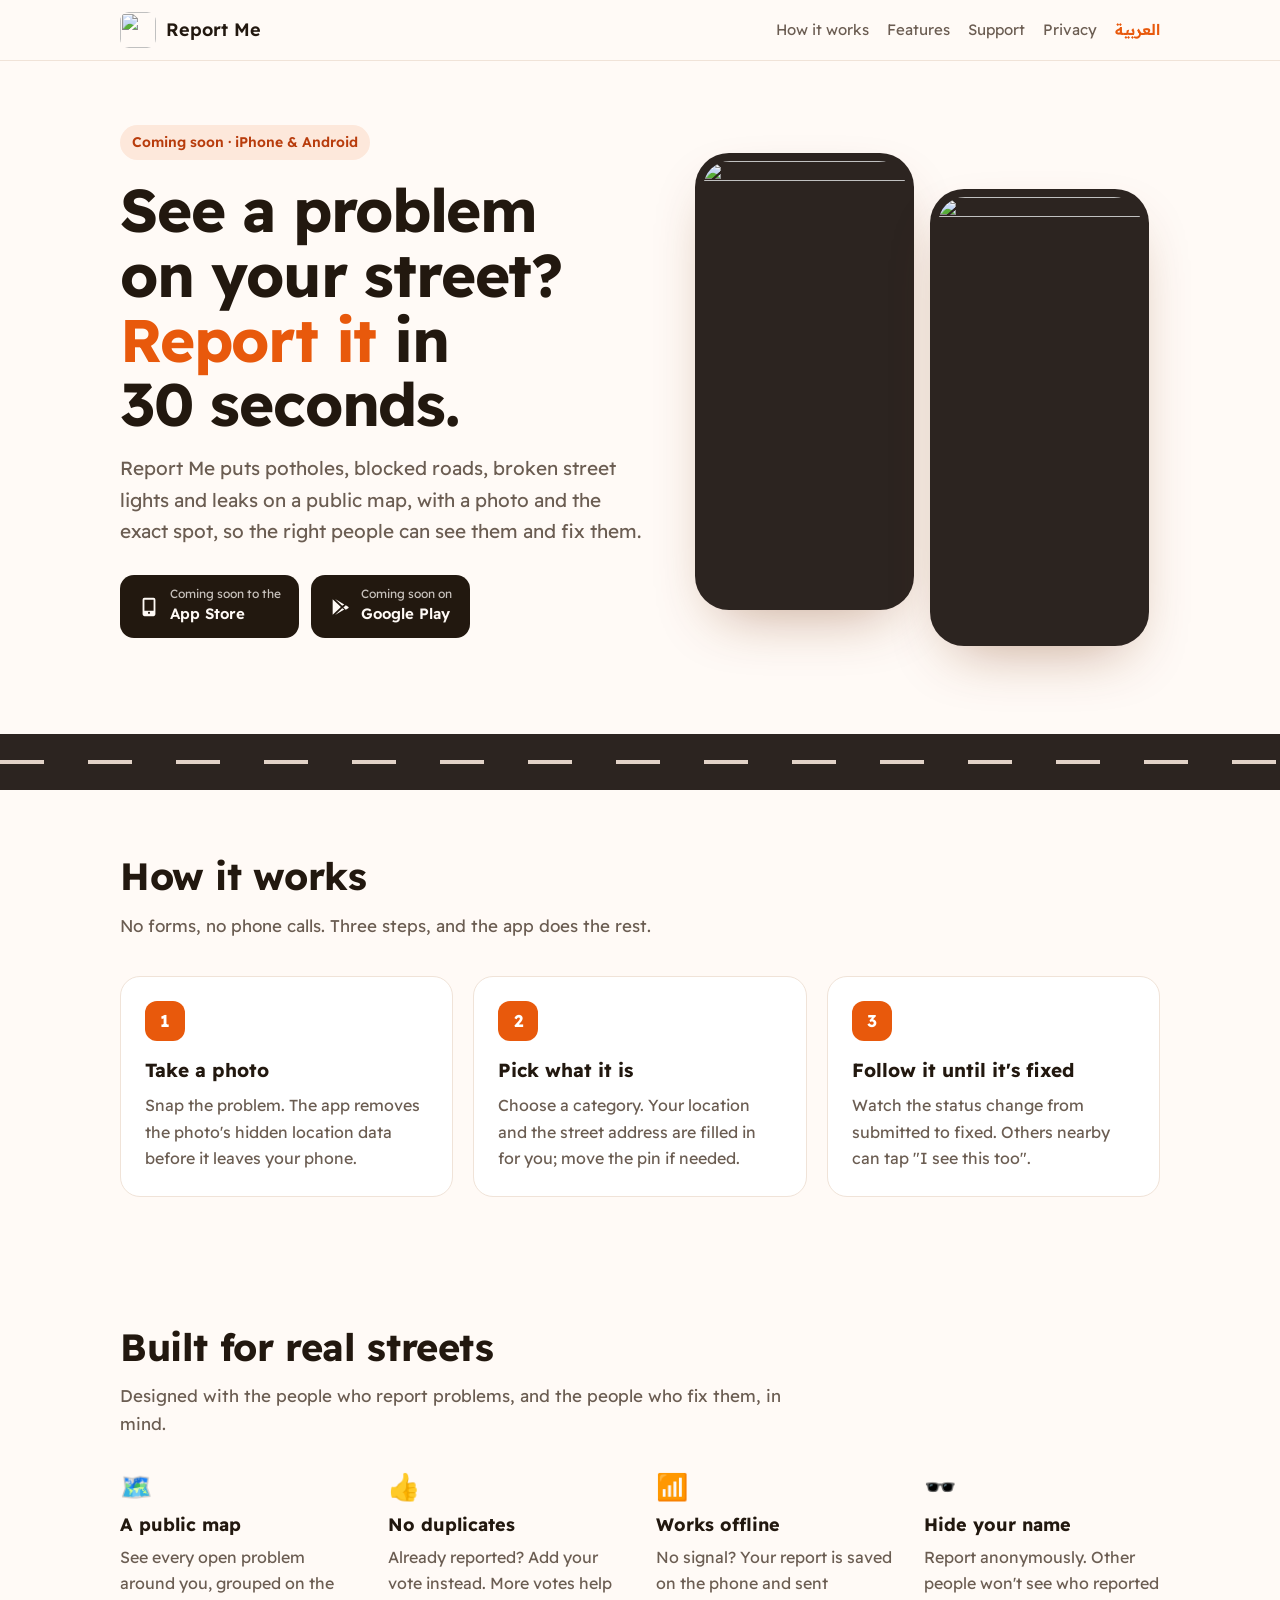
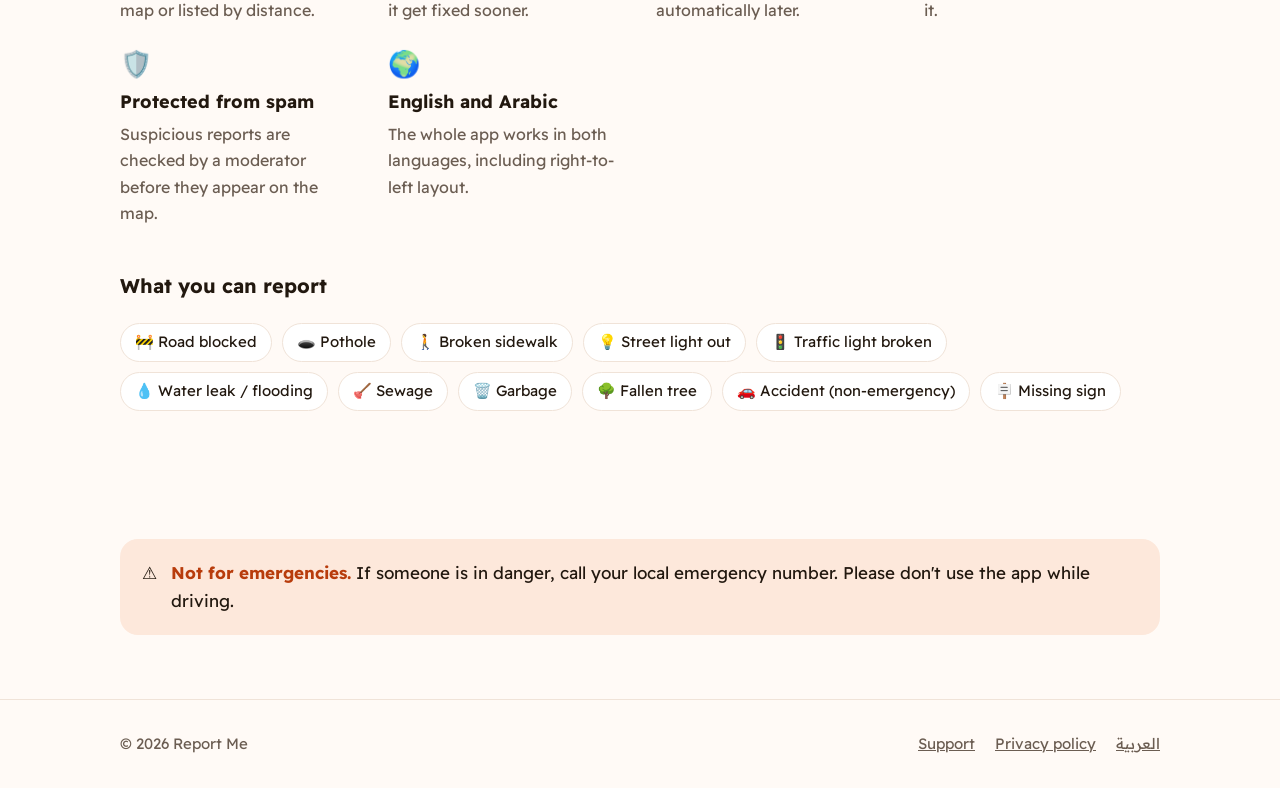
==== index.html @ e5063d20 "Add files via upload" ====
<!doctype html>
<html lang="en" dir="ltr">
<head>
<meta charset="utf-8">
<meta name="viewport" content="width=device-width, initial-scale=1, viewport-fit=cover">
<title>Report Me – report street problems in 30 seconds</title>
<meta name="description" content="Report Me puts potholes, blocked roads, broken street lights and leaks on a public map, with a photo and the exact spot, so they get fixed. English and Arabic.">
<meta property="og:title" content="Report Me">
<meta property="og:description" content="See a problem on your street? Report it in 30 seconds.">
<meta property="og:image" content="assets/icon.png">
<link rel="icon" href="assets/icon.png">
<link rel="alternate" hreflang="ar" href="ar.html">
<link rel="preconnect" href="https://fonts.googleapis.com">
<link rel="preconnect" href="https://fonts.gstatic.com" crossorigin>
<link rel="stylesheet" href="https://fonts.googleapis.com/css2?family=Readex+Pro:wght@400;500;600;700&display=swap">
<link rel="stylesheet" href="style.css">
</head>
<body>
<header class="top">
  <div class="wrap">
    <a class="brand" href="./"><img src="assets/icon.png" alt="">Report Me</a>
    <nav aria-label="Main">
      <a href="#how">How it works</a>
      <a href="#features">Features</a>
      <a href="support.html">Support</a>
      <a href="privacy.html">Privacy</a>
      <a class="lang" href="ar.html" lang="ar">العربية</a>
    </nav>
  </div>
</header>

<main>
  <div class="wrap hero">
    <div>
      <span class="eyebrow">Coming soon · iPhone &amp; Android</span>
      <h1>See a problem on your street? <em>Report it</em> in 30 seconds.</h1>
      <p class="lede">Report Me puts potholes, blocked roads, broken street lights and leaks on a public map, with a photo and the exact spot, so the right people can see them and fix them.</p>
      <div class="ctas">
        <span class="store" aria-label="Coming soon to the App Store">
          <svg viewBox="0 0 24 24" fill="currentColor" aria-hidden="true"><path d="M7 2h10a2 2 0 0 1 2 2v16a2 2 0 0 1-2 2H7a2 2 0 0 1-2-2V4a2 2 0 0 1 2-2zm5 17.5a1.2 1.2 0 1 0 0-2.4 1.2 1.2 0 0 0 0 2.4zM7 4v12h10V4H7z"/></svg>
          <span><small>Coming soon to the</small>App Store</span>
        </span>
        <span class="store" aria-label="Coming soon to Google Play">
          <svg viewBox="0 0 24 24" fill="currentColor" aria-hidden="true"><path d="M4 3.5v17l9-8.5-9-8.5zm10.4 7.2L6.6 3.4l10.1 5.8-2.3 1.5zm0 2.6 2.3 1.5-10.1 5.8 7.8-7.3zm3.9-3.2 2.6 1.5c.8.5.8 1.3 0 1.8l-2.6 1.5-2.6-2.4 2.6-2.4z"/></svg>
          <span><small>Coming soon on</small>Google Play</span>
        </span>
      </div>
    </div>
    <div class="phones" aria-hidden="true">
      <div class="phone"><img src="assets/shot-map.jpg" alt=""></div>
      <div class="phone"><img src="assets/shot-nearby.jpg" alt=""></div>
    </div>
  </div>

  <div class="road" role="presentation"></div>

  <section id="how">
    <div class="wrap">
      <h2>How it works</h2>
      <p class="section-lede">No forms, no phone calls. Three steps, and the app does the rest.</p>
      <ol class="steps">
        <li>
          <h3>Take a photo</h3>
          <p>Snap the problem. The app removes the photo's hidden location data before it leaves your phone.</p>
        </li>
        <li>
          <h3>Pick what it is</h3>
          <p>Choose a category. Your location and the street address are filled in for you; move the pin if needed.</p>
        </li>
        <li>
          <h3>Follow it until it's fixed</h3>
          <p>Watch the status change from submitted to fixed. Others nearby can tap "I see this too".</p>
        </li>
      </ol>
    </div>
  </section>

  <section id="features">
    <div class="wrap">
      <h2>Built for real streets</h2>
      <p class="section-lede">Designed with the people who report problems, and the people who fix them, in mind.</p>
      <div class="features">
        <div class="feature"><div class="ico" aria-hidden="true">🗺️</div><h3>A public map</h3><p>See every open problem around you, grouped on the map or listed by distance.</p></div>
        <div class="feature"><div class="ico" aria-hidden="true">👍</div><h3>No duplicates</h3><p>Already reported? Add your vote instead. More votes help it get fixed sooner.</p></div>
        <div class="feature"><div class="ico" aria-hidden="true">📶</div><h3>Works offline</h3><p>No signal? Your report is saved on the phone and sent automatically later.</p></div>
        <div class="feature"><div class="ico" aria-hidden="true">🕶️</div><h3>Hide your name</h3><p>Report anonymously. Other people won't see who reported it.</p></div>
        <div class="feature"><div class="ico" aria-hidden="true">🛡️</div><h3>Protected from spam</h3><p>Suspicious reports are checked by a moderator before they appear on the map.</p></div>
        <div class="feature"><div class="ico" aria-hidden="true">🌍</div><h3>English and Arabic</h3><p>The whole app works in both languages, including right-to-left layout.</p></div>
      </div>
      <h3 style="margin-top:44px">What you can report</h3>
      <div class="categories">
        <span>🚧 Road blocked</span><span>🕳️ Pothole</span><span>🚶 Broken sidewalk</span><span>💡 Street light out</span>
        <span>🚦 Traffic light broken</span><span>💧 Water leak / flooding</span><span>🪠 Sewage</span><span>🗑️ Garbage</span>
        <span>🌳 Fallen tree</span><span>🚗 Accident (non-emergency)</span><span>🪧 Missing sign</span>
      </div>
    </div>
  </section>

  <section>
    <div class="wrap">
      <div class="notice" role="note">
        <span aria-hidden="true">⚠️</span>
        <p style="margin:0"><strong>Not for emergencies.</strong> If someone is in danger, call your local emergency number. Please don't use the app while driving.</p>
      </div>
    </div>
  </section>
</main>

<footer>
  <div class="wrap">
    <span>© 2026 Report Me</span>
    <nav aria-label="Footer">
      <a href="support.html">Support</a>
      <a href="privacy.html">Privacy policy</a>
      <a href="ar.html" lang="ar">العربية</a>
    </nav>
  </div>
</footer>
</body>
</html>
---- style.css ----
/* Report Me website. Layout: one centered column (max 1080px); hero splits into text + phones on wide screens. */
:root {
  --bg: #fffaf6;
  --surface: #ffffff;
  --fg: #22180f;
  --muted: #6b5d52;
  --line: #f0e3d8;
  --brand: #e8590c;
  --brand-deep: #b83c0c;
  --brand-soft: #fde8db;
  --road: #2c2420;
  --font: "Readex Pro", system-ui, -apple-system, "Segoe UI", "Geeza Pro", sans-serif;
  color-scheme: light;
}
@media (prefers-color-scheme: dark) {
  :root:not([data-theme="light"]) {
    --bg: #17120f; --surface: #211a16; --fg: #f6ede6; --muted: #b8a89b; --line: #3a2e27;
    --brand: #ff8a4c; --brand-deep: #ffb08a; --brand-soft: #3a2316; --road: #0e0b09;
    color-scheme: dark;
  }
}
:root[data-theme="dark"] {
  --bg: #17120f; --surface: #211a16; --fg: #f6ede6; --muted: #b8a89b; --line: #3a2e27;
  --brand: #ff8a4c; --brand-deep: #ffb08a; --brand-soft: #3a2316; --road: #0e0b09;
  color-scheme: dark;
}

* { box-sizing: border-box; }
html { scroll-behavior: smooth; }
@media (prefers-reduced-motion: reduce) { html { scroll-behavior: auto; } }
body { margin: 0; background: var(--bg); color: var(--fg); font: 400 17px/1.65 var(--font); -webkit-font-smoothing: antialiased; }
img { max-width: 100%; display: block; }
a { color: var(--brand); }
a:focus-visible, button:focus-visible { outline: 3px solid var(--brand); outline-offset: 3px; border-radius: 6px; }
.wrap { max-width: 1080px; margin: 0 auto; padding-inline: 20px; }

/* Header */
.top { position: sticky; top: env(safe-area-inset-top, 0px); z-index: 10; background: color-mix(in srgb, var(--bg) 88%, transparent); backdrop-filter: blur(10px); border-bottom: 1px solid var(--line); }
.top .wrap { display: flex; align-items: center; gap: 16px; padding-block: 12px; }
.brand { display: flex; align-items: center; gap: 10px; text-decoration: none; color: var(--fg); font-weight: 600; font-size: 18px; }
.brand img { width: 36px; height: 36px; border-radius: 9px; }
.top nav { margin-inline-start: auto; display: flex; flex-wrap: wrap; gap: 4px 18px; font-size: 15px; }
.top nav a { color: var(--muted); text-decoration: none; }
.top nav a:hover { color: var(--brand); }
.top nav .lang { color: var(--brand); font-weight: 600; }

/* Hero */
.hero { padding-block: 64px 40px; display: grid; grid-template-columns: minmax(0, 1.1fr) minmax(0, 1fr); gap: 40px; align-items: center; }
.eyebrow { display: inline-flex; align-items: center; gap: 8px; font-size: 14px; font-weight: 600; color: var(--brand-deep); background: var(--brand-soft); padding: 6px 12px; border-radius: 999px; }
h1 { font-size: clamp(36px, 5.6vw, 60px); line-height: 1.08; font-weight: 700; letter-spacing: -0.02em; margin: 18px 0 16px; text-wrap: balance; }
h1 em { font-style: normal; color: var(--brand); }
.lede { font-size: 19px; color: var(--muted); max-width: 34em; margin: 0 0 28px; }
.ctas { display: flex; flex-wrap: wrap; gap: 12px; align-items: center; }
.store { display: inline-flex; align-items: center; gap: 10px; padding: 12px 18px; border-radius: 14px; background: var(--fg); color: var(--bg); font-weight: 600; font-size: 15px; text-decoration: none; }
.store small { display: block; font-weight: 400; font-size: 12px; opacity: .75; line-height: 1.2; }
.store svg { width: 22px; height: 22px; flex: none; }
.soon { font-size: 14px; color: var(--muted); }

.phones { position: relative; display: flex; justify-content: center; gap: 16px; }
.phone { width: min(46%, 250px); border-radius: 34px; padding: 8px; background: var(--road); box-shadow: 0 24px 60px -24px rgba(120, 50, 10, .45); }
.phone img { border-radius: 27px; aspect-ratio: 1206 / 2622; object-fit: cover; width: 100%; }
.phone:nth-child(2) { transform: translateY(36px); }

/* Road divider: the app icon's road, as a section break */
.road { height: 56px; background: var(--road); position: relative; margin-block: 56px 0; }
.road::after { content: ""; position: absolute; inset: 26px 0 auto 0; height: 4px; background: repeating-linear-gradient(90deg, #f6e6da 0 44px, transparent 44px 88px); opacity: .9; }

section { padding-block: 64px; }
h2 { font-size: clamp(28px, 3.6vw, 38px); line-height: 1.2; letter-spacing: -0.01em; margin: 0 0 12px; text-wrap: balance; }
.section-lede { color: var(--muted); max-width: 40em; margin: 0 0 36px; }

/* Steps: a real sequence, so numbered */
.steps { list-style: none; padding: 0; margin: 0; display: grid; grid-template-columns: repeat(3, minmax(0, 1fr)); gap: 20px; counter-reset: step; }
.steps li { counter-increment: step; background: var(--surface); border: 1px solid var(--line); border-radius: 20px; padding: 24px; }
.steps li::before { content: counter(step); display: grid; place-items: center; width: 40px; height: 40px; border-radius: 12px; background: var(--brand); color: #fff; font-weight: 700; margin-bottom: 14px; }
.steps h3 { margin: 0 0 6px; font-size: 19px; }
.steps p { margin: 0; color: var(--muted); font-size: 16px; }

/* Features */
.features { display: grid; grid-template-columns: repeat(auto-fit, minmax(230px, 1fr)); gap: 28px 32px; }
.feature { min-width: 0; }
.feature .ico { font-size: 26px; line-height: 1; margin-bottom: 10px; }
.feature h3 { margin: 0 0 4px; font-size: 18px; }
.feature p { margin: 0; color: var(--muted); font-size: 16px; }

.categories { display: flex; flex-wrap: wrap; gap: 10px; margin-top: 8px; }
.categories span { background: var(--surface); border: 1px solid var(--line); border-radius: 999px; padding: 6px 14px; font-size: 15px; }

.notice { display: flex; gap: 14px; align-items: flex-start; background: var(--brand-soft); border-radius: 18px; padding: 20px 22px; color: var(--fg); }
.notice strong { color: var(--brand-deep); }

/* Text pages (support, privacy) */
.page { padding-block: 48px 72px; max-width: 760px; }
.page h1 { font-size: clamp(32px, 4.5vw, 44px); margin-top: 0; }
.page h2 { font-size: 22px; margin-top: 36px; }
.page .muted { color: var(--muted); font-size: 15px; }
.faq details { background: var(--surface); border: 1px solid var(--line); border-radius: 16px; padding: 4px 20px; margin-bottom: 12px; }
.faq summary { cursor: pointer; font-weight: 600; padding-block: 14px; }
.faq details p { margin: 0 0 16px; color: var(--muted); }
.contact { display: flex; flex-wrap: wrap; align-items: center; gap: 12px; background: var(--surface); border: 1px solid var(--line); border-radius: 18px; padding: 20px 22px; }
.contact code { font: 600 17px var(--font); }
.copy { border: 1px solid var(--line); background: var(--bg); color: var(--fg); border-radius: 10px; padding: 8px 14px; font: 500 15px var(--font); cursor: pointer; }
.tbl { overflow-x: auto; border: 1px solid var(--line); border-radius: 14px; background: var(--surface); }
table { border-collapse: collapse; width: 100%; font-size: 15.5px; }
th, td { text-align: start; vertical-align: top; padding: 12px 14px; border-bottom: 1px solid var(--line); }
tr:last-child td { border-bottom: 0; }
th { font-size: 13px; text-transform: uppercase; letter-spacing: .05em; color: var(--muted); }
hr { border: 0; border-top: 1px solid var(--line); margin: 56px 0; }

/* Footer */
footer { border-top: 1px solid var(--line); padding-block: 32px; color: var(--muted); font-size: 15px; }
footer .wrap { display: flex; flex-wrap: wrap; gap: 12px 24px; align-items: center; }
footer nav { display: flex; flex-wrap: wrap; gap: 8px 20px; margin-inline-start: auto; }
footer a { color: var(--muted); }

@media (max-width: 820px) {
  .hero { grid-template-columns: minmax(0, 1fr); padding-block: 40px 24px; }
  .steps { grid-template-columns: minmax(0, 1fr); }
  .phone:nth-child(2) { transform: translateY(24px); }
  .top nav { font-size: 14px; gap: 4px 12px; }
}
@media (max-width: 480px) {
  .top nav a:not(.lang) { display: none; }
}
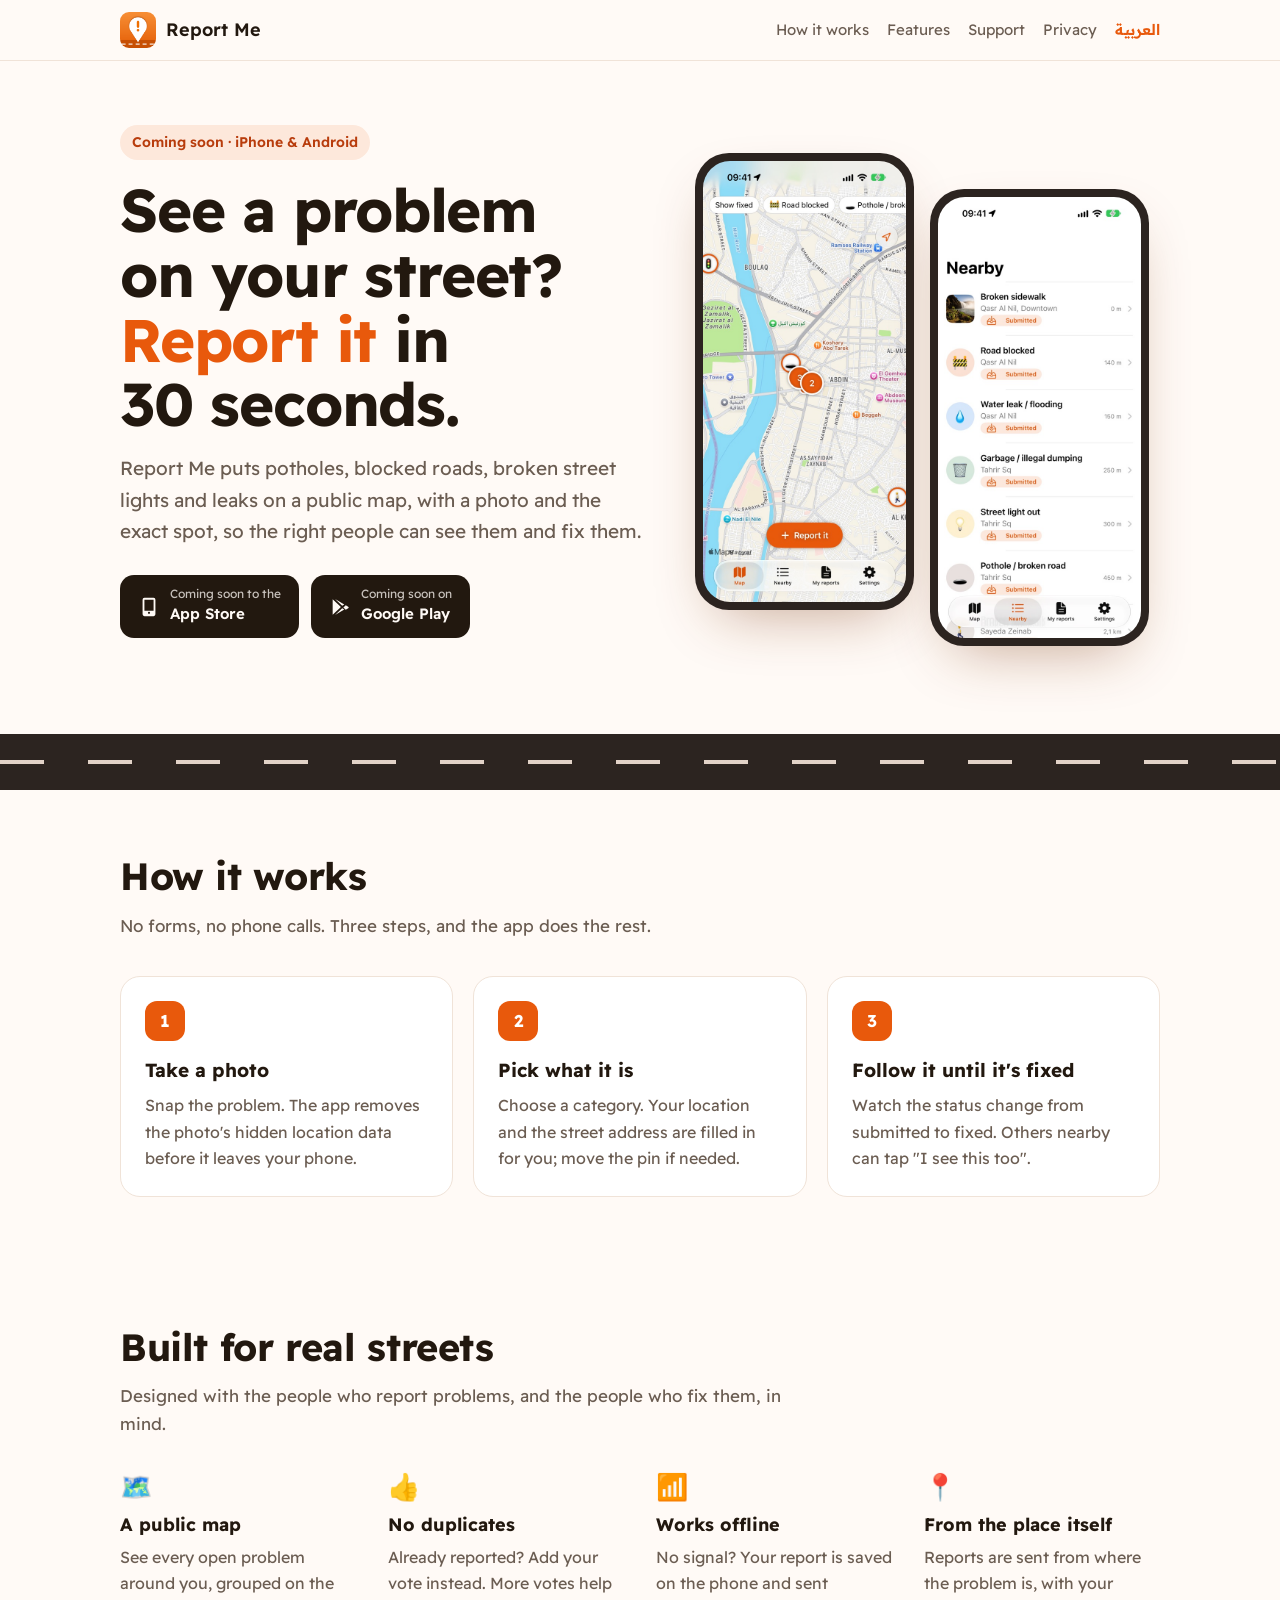
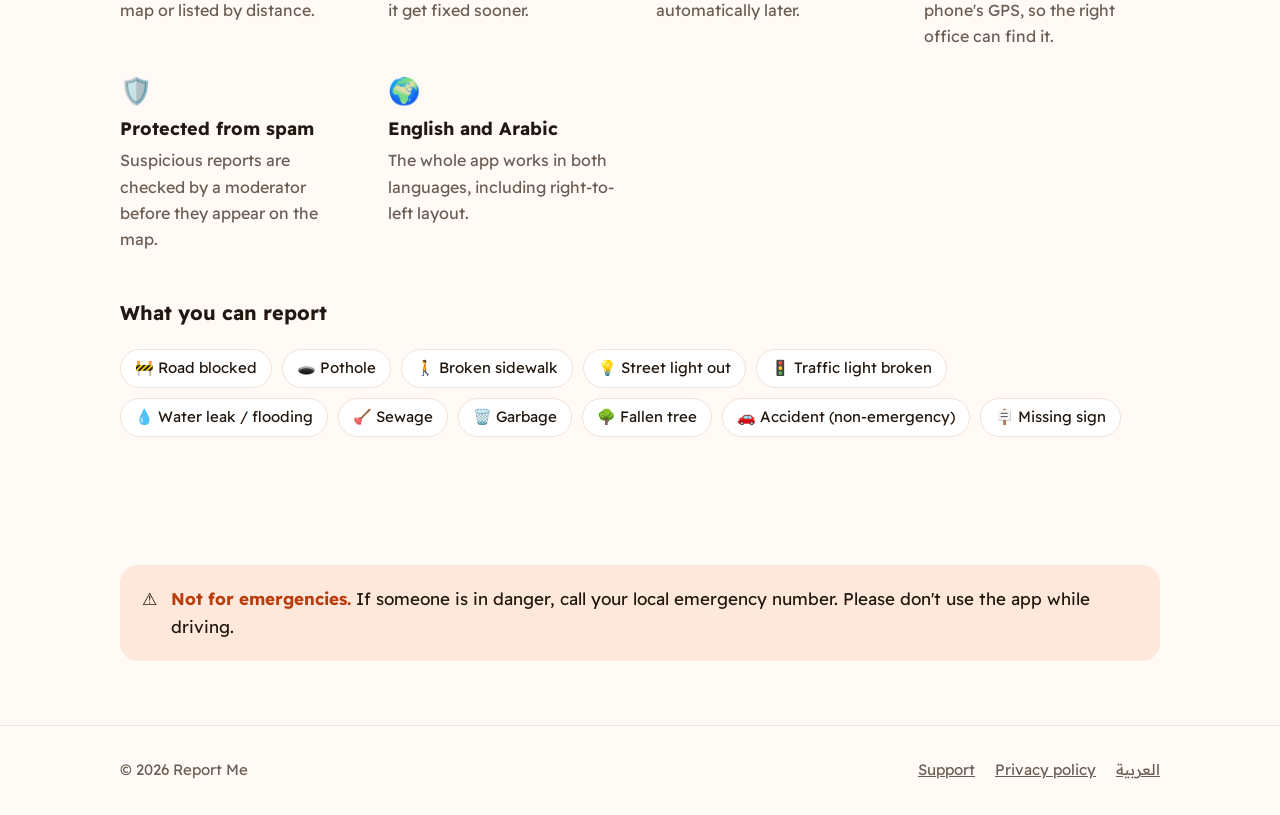
==== commit 8ca56822: "Privacy policy: precise location, camera only, Sign in with Apple" ====
--- a/index.html
+++ b/index.html
@@ -83,7 +83,7 @@
         <div class="feature"><div class="ico" aria-hidden="true">🗺️</div><h3>A public map</h3><p>See every open problem around you, grouped on the map or listed by distance.</p></div>
         <div class="feature"><div class="ico" aria-hidden="true">👍</div><h3>No duplicates</h3><p>Already reported? Add your vote instead. More votes help it get fixed sooner.</p></div>
         <div class="feature"><div class="ico" aria-hidden="true">📶</div><h3>Works offline</h3><p>No signal? Your report is saved on the phone and sent automatically later.</p></div>
-        <div class="feature"><div class="ico" aria-hidden="true">🕶️</div><h3>Hide your name</h3><p>Report anonymously. Other people won't see who reported it.</p></div>
+        <div class="feature"><div class="ico" aria-hidden="true">📍</div><h3>From the place itself</h3><p>Reports are sent from where the problem is, with your phone's GPS, so the right office can find it.</p></div>
         <div class="feature"><div class="ico" aria-hidden="true">🛡️</div><h3>Protected from spam</h3><p>Suspicious reports are checked by a moderator before they appear on the map.</p></div>
         <div class="feature"><div class="ico" aria-hidden="true">🌍</div><h3>English and Arabic</h3><p>The whole app works in both languages, including right-to-left layout.</p></div>
       </div>
